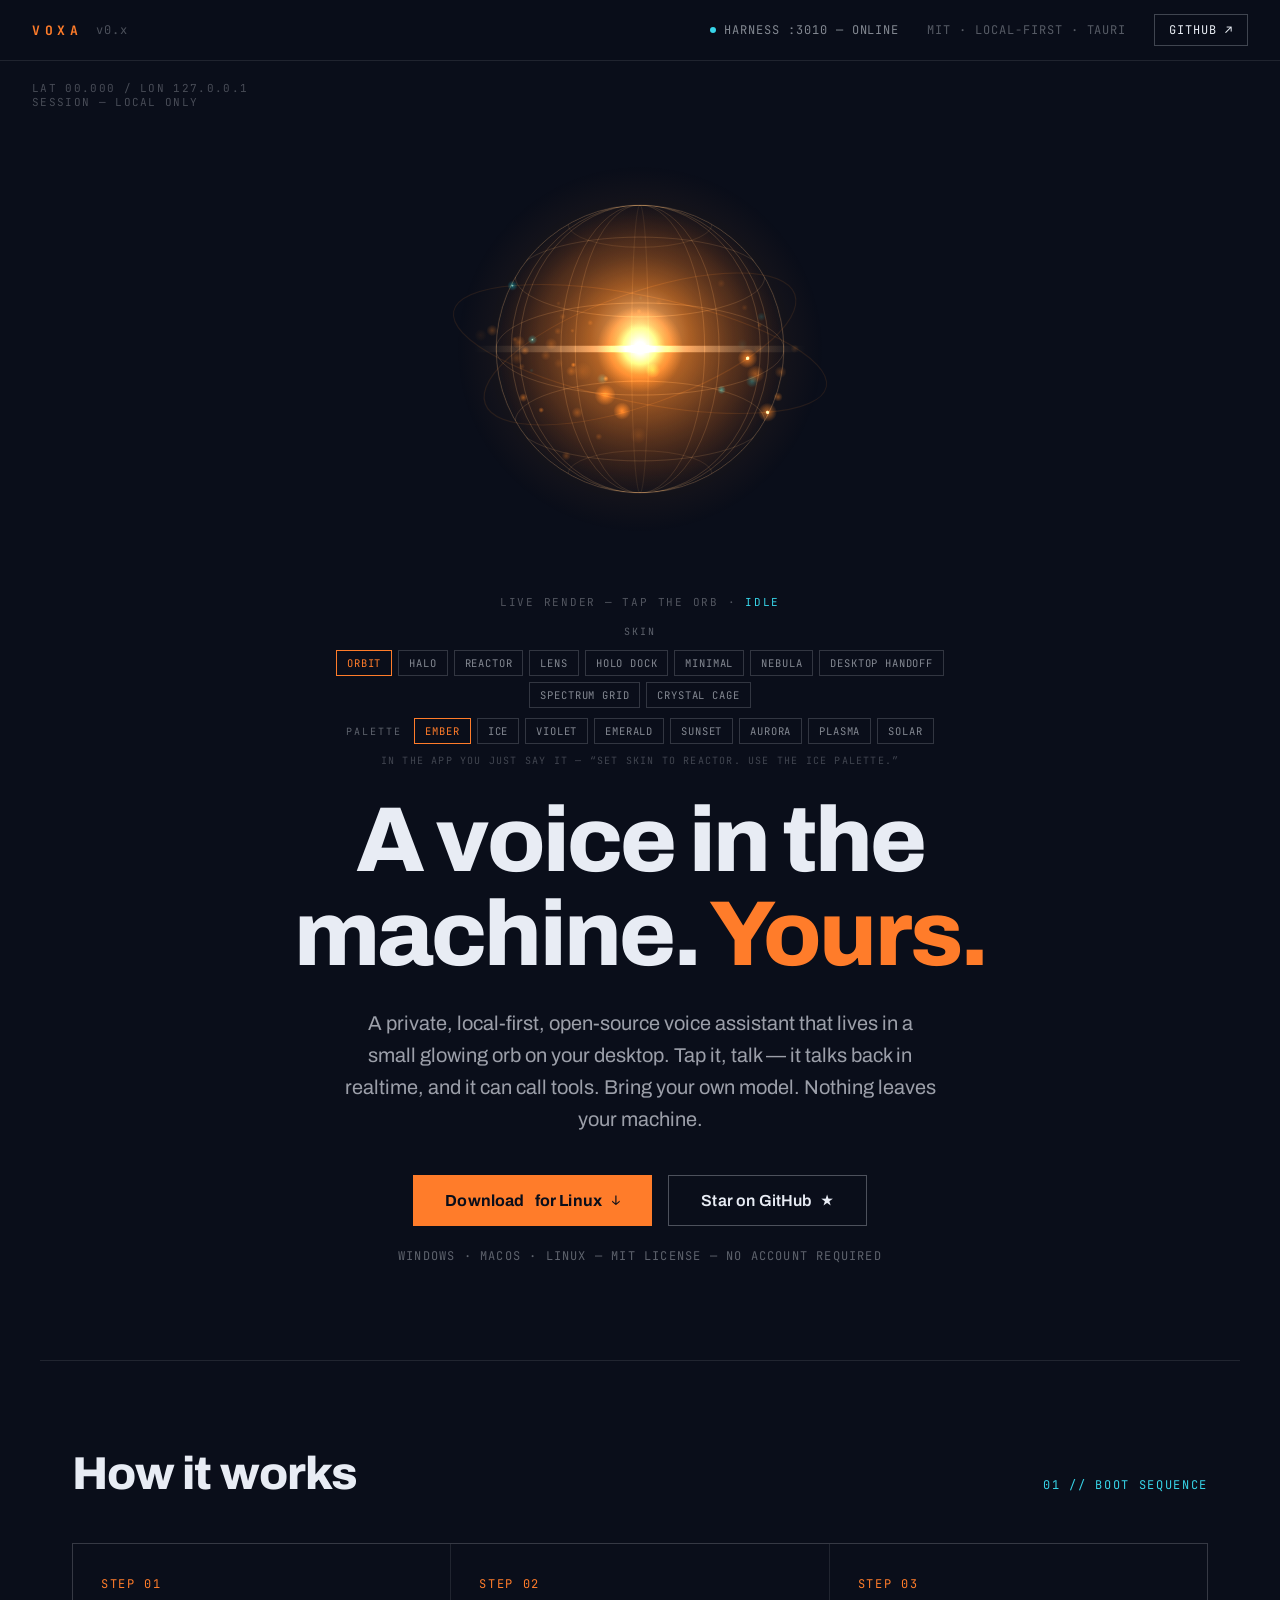
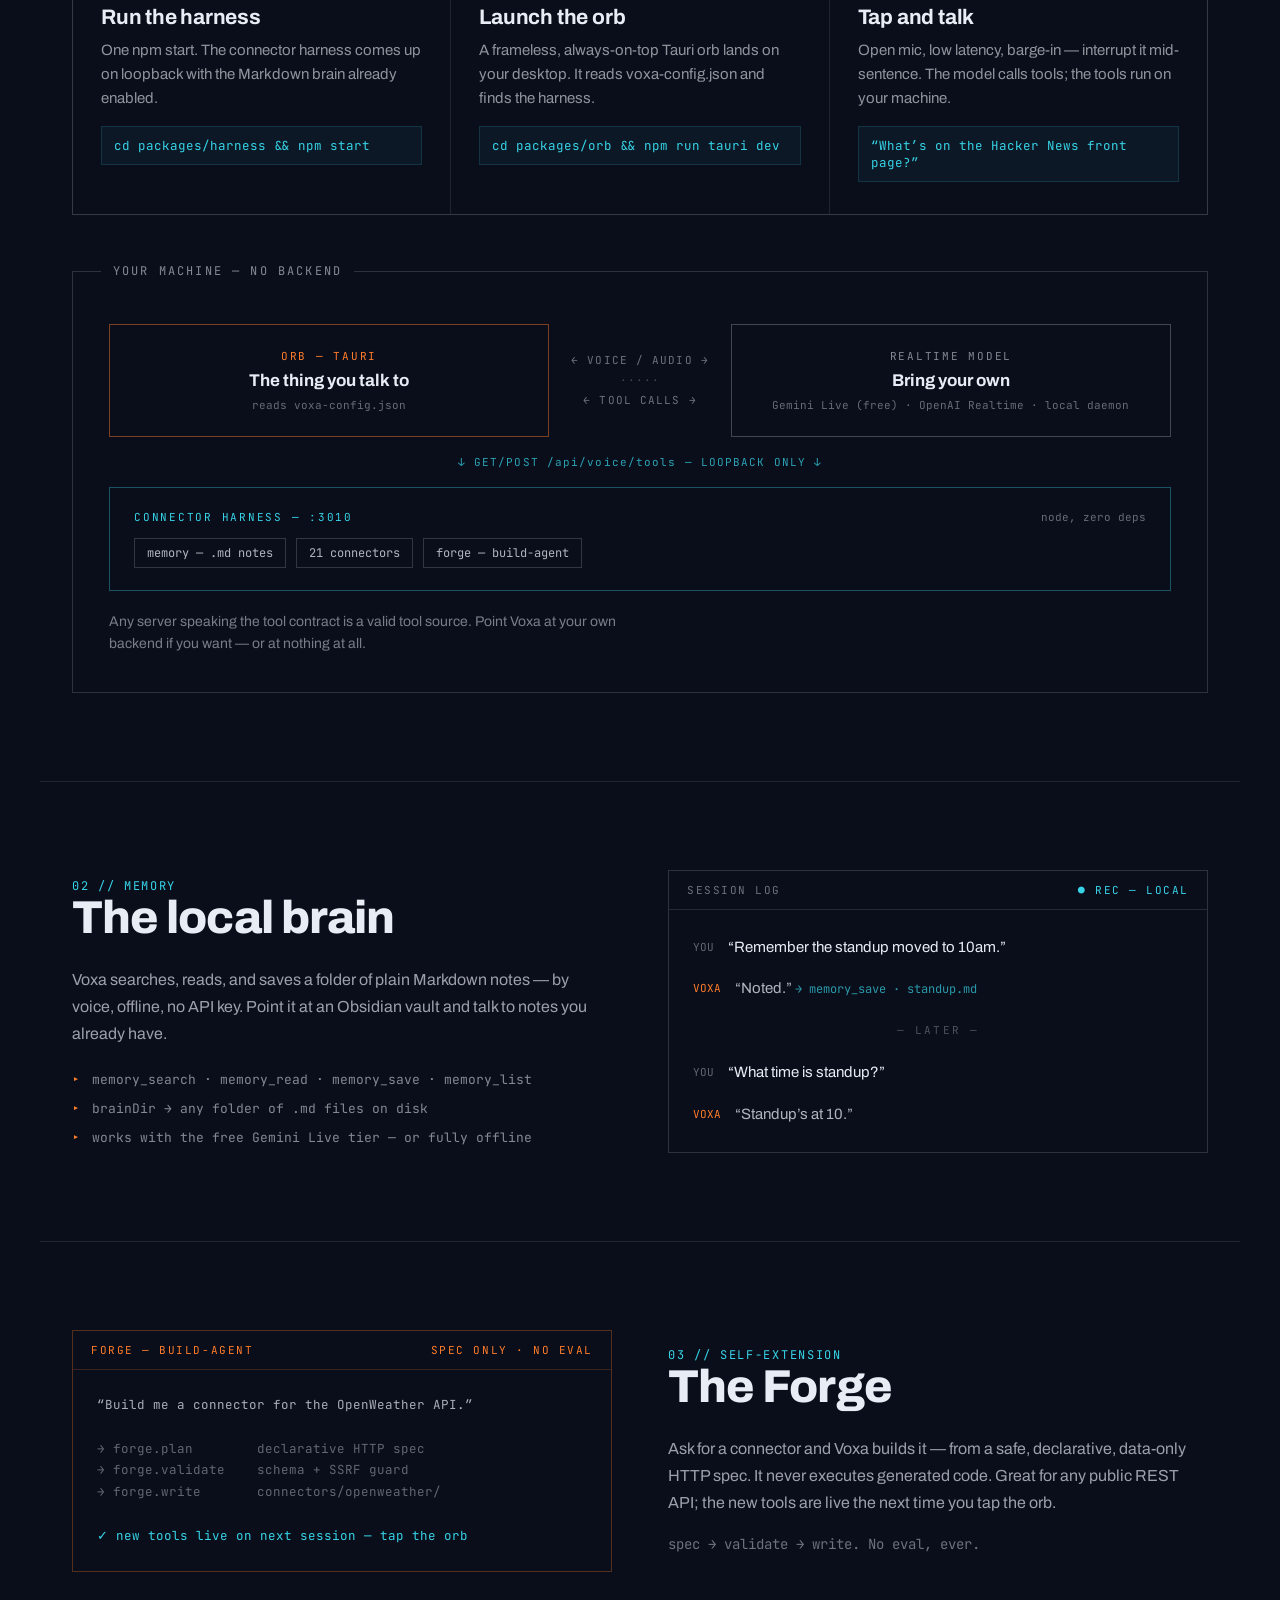
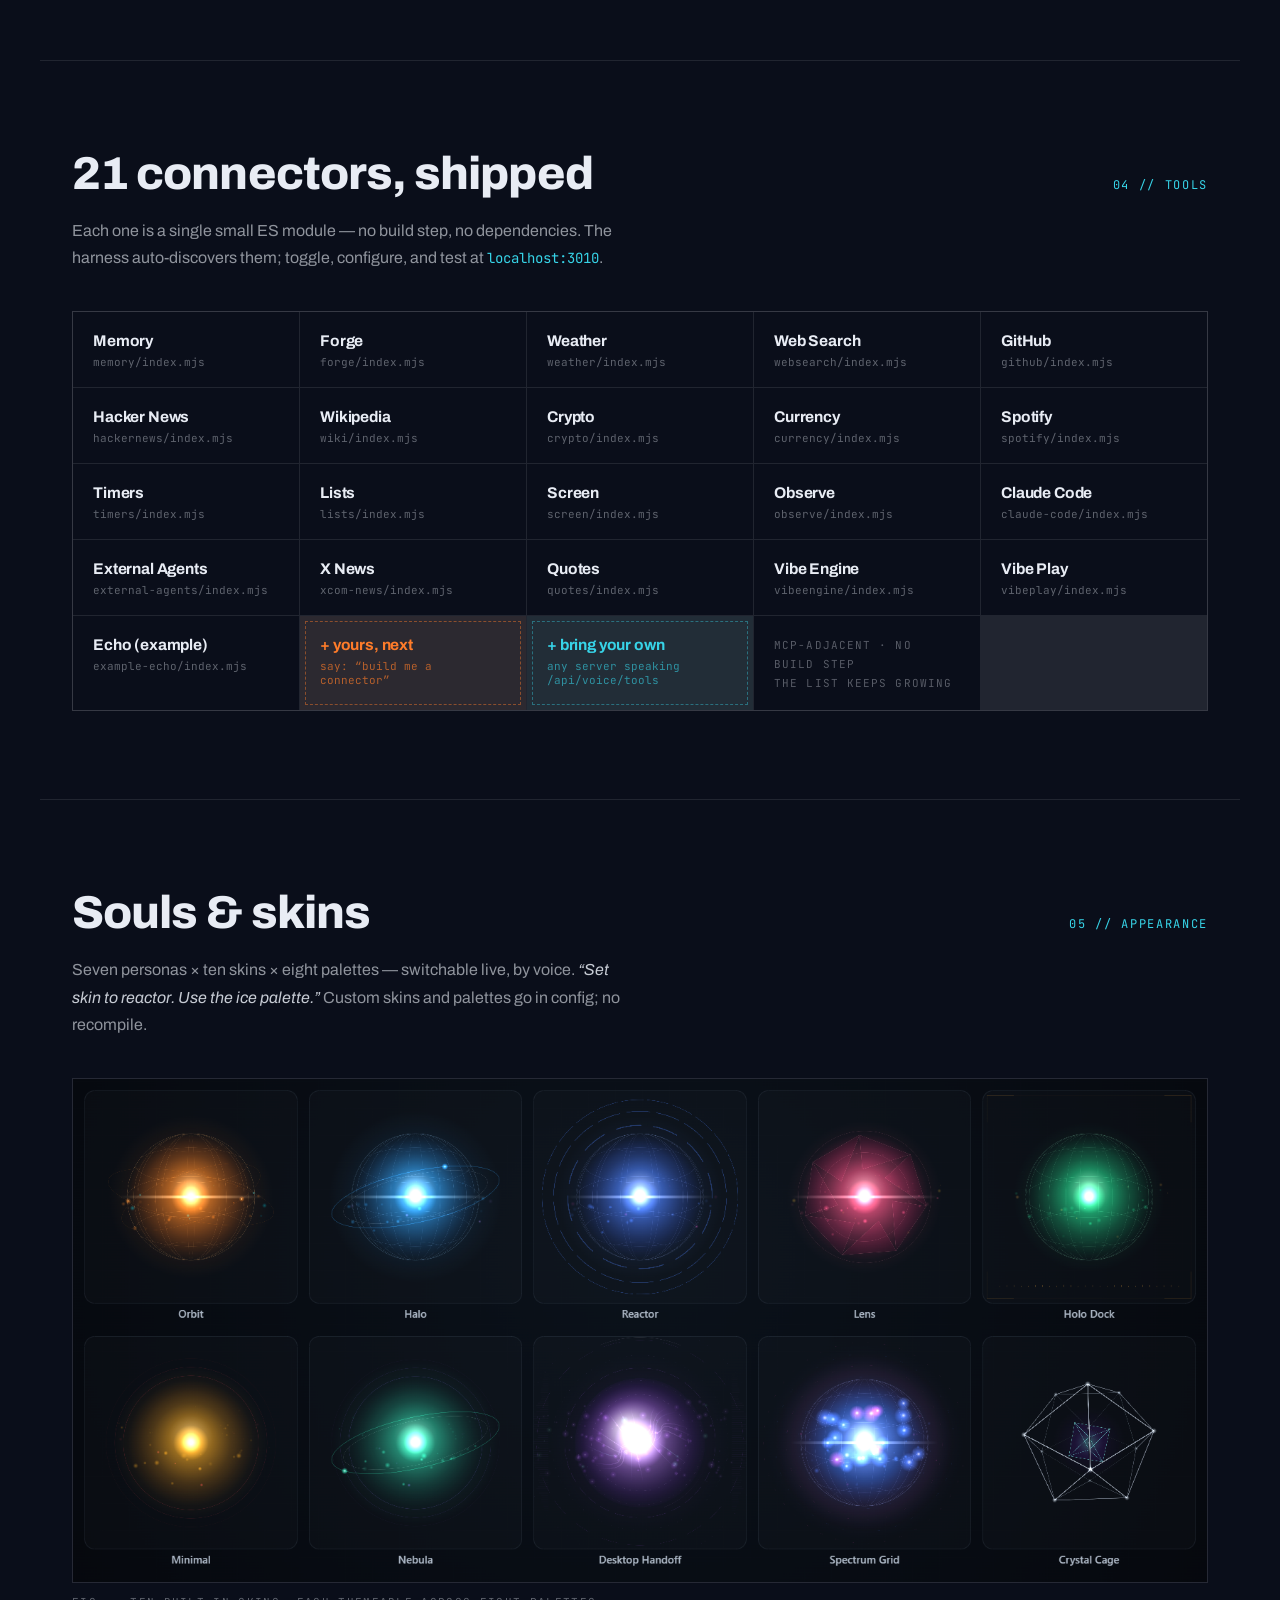
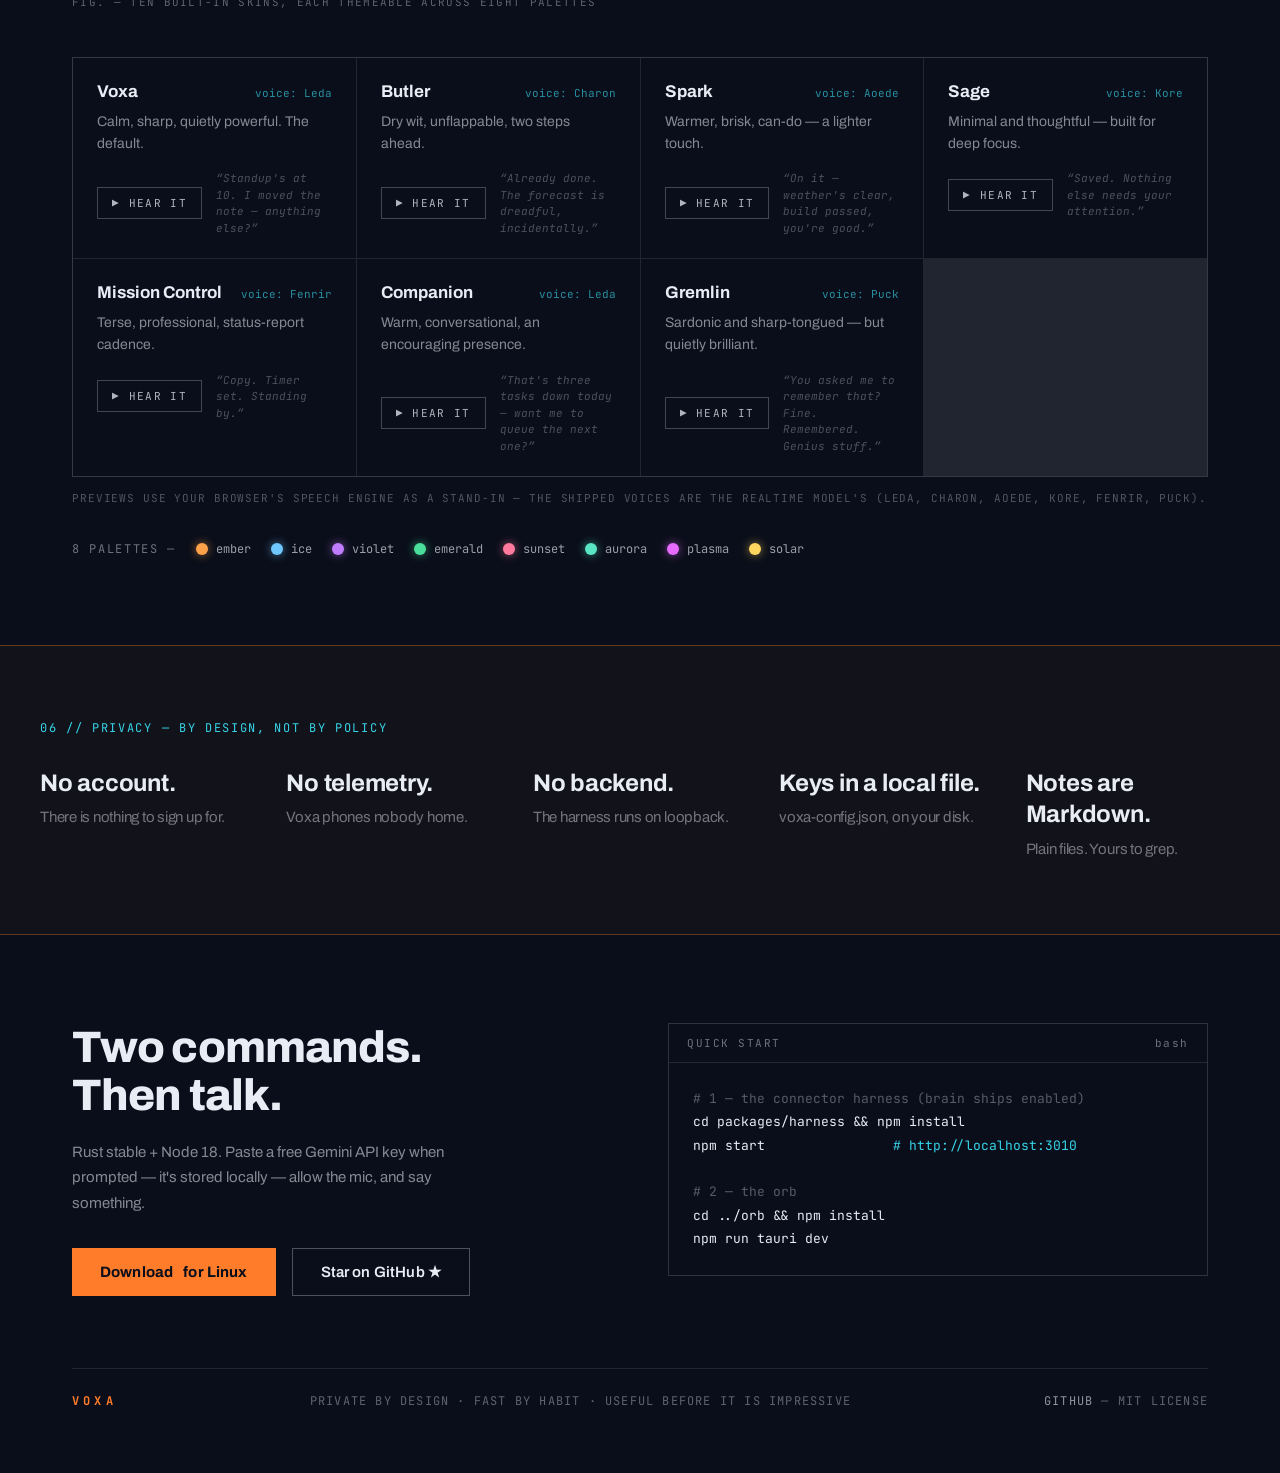
==== index.html @ 9878eb39 "Set up the Voxa home page with live orb and working voice previews Build the production home page fr" ====
<!DOCTYPE html>
<html lang="en">
<head>
  <meta charset="utf-8">
  <meta name="viewport" content="width=device-width, initial-scale=1">
  <title>Voxa — A voice in the machine. Yours.</title>
  <meta name="description" content="Voxa is a private, local-first, open-source voice assistant that lives in a small glowing orb on your desktop. Tap it, talk — it talks back in realtime, and it can call tools. Bring your own model. Nothing leaves your machine.">
  <meta property="og:title" content="Voxa — A voice in the machine. Yours.">
  <meta property="og:description" content="A private, local-first, open-source voice assistant in a small glowing orb on your desktop. Realtime voice, tools, a Markdown brain — no account, no telemetry, no backend.">
  <meta property="og:type" content="website">
  <meta property="og:image" content="assets/hero.png">
  <meta name="theme-color" content="#0A0E1A">
  <link rel="icon" type="image/svg+xml" href="assets/favicon.svg">
  <link rel="preconnect" href="https://fonts.googleapis.com">
  <link rel="preconnect" href="https://fonts.gstatic.com" crossorigin="anonymous">
  <link href="https://fonts.googleapis.com/css2?family=Archivo:wght@400;500;600;700;800&family=JetBrains+Mono:wght@400;500;700&display=swap" rel="stylesheet">
  <link rel="stylesheet" href="css/style.css">
  <script type="module" src="orb/voxa-orb-element.js"></script>
  <script type="module" src="js/main.js"></script>
</head>
<body>

<!-- ── TOP HUD BAR ─────────────────────────────── -->
<header class="hud">
  <div class="hud-left">
    <span class="hud-brand">VOXA</span>
    <span class="hud-ver">v0.x</span>
  </div>
  <div class="hud-right">
    <span class="hud-status"><span class="hud-dot"></span>HARNESS :3010 — ONLINE</span>
    <span class="hud-meta">MIT · LOCAL-FIRST · TAURI</span>
    <a class="hud-gh" href="https://github.com/przemekzur/voxa">GITHUB ↗</a>
  </div>
</header>

<main>

<!-- ── HERO ─────────────────────────────── -->
<section class="hero">
  <div class="hero-coords">LAT 00.000 / LON 127.0.0.1<br>SESSION — LOCAL ONLY</div>

  <div class="hero-orb-wrap">
    <div class="hero-orb-frame">
      <voxa-orb id="hero-orb" skin="orbit" palette="ember" role="button" tabindex="0"
                aria-label="Interactive Voxa orb demo — press Enter or tap to cycle idle, listening, and speaking states"></voxa-orb>
      <noscript><img class="hero-orb-fallback" src="assets/hero.png" alt="The Voxa orb, glowing on a dark desktop"></noscript>
    </div>
    <div class="hero-orb-caption">LIVE RENDER — TAP THE ORB · <span id="orb-state-label">IDLE</span></div>

    <!-- skin / palette switchers: the app does this by voice; here, by tap -->
    <div class="orb-controls" id="orb-controls" hidden>
      <div class="orb-control-row"><span class="orb-control-label">SKIN</span><div class="chip-row" id="skin-chips"></div></div>
      <div class="orb-control-row"><span class="orb-control-label">PALETTE</span><div class="chip-row" id="palette-chips"></div></div>
      <div class="orb-control-hint">IN THE APP YOU JUST SAY IT — “SET SKIN TO REACTOR. USE THE ICE PALETTE.”</div>
    </div>
  </div>

  <h1>A voice in the machine. <span class="accent">Yours.</span></h1>
  <p class="hero-sub">A private, local-first, open-source voice assistant that lives in a small glowing orb on your desktop. Tap it, talk — it talks back in realtime, and it can call tools. Bring your own model. Nothing leaves your machine.</p>

  <div class="cta-row">
    <a class="btn btn-primary" href="https://github.com/przemekzur/voxa/releases">Download<span data-platform-suffix></span> <span class="btn-glyph">↓</span></a>
    <a class="btn btn-ghost" href="https://github.com/przemekzur/voxa">Star on GitHub <span class="btn-glyph">★</span></a>
  </div>
  <div class="hero-fineprint">WINDOWS · MACOS · LINUX — MIT LICENSE — NO ACCOUNT REQUIRED</div>
</section>

<!-- ── HOW IT WORKS ─────────────────────────────── -->
<section class="band">
  <div class="band-head">
    <h2>How it works</h2>
    <span class="band-index">01 // BOOT SEQUENCE</span>
  </div>

  <div class="steps-grid">
    <div class="step">
      <div class="step-num">STEP 01</div>
      <h3>Run the harness</h3>
      <p>One npm start. The connector harness comes up on loopback with the Markdown brain already enabled.</p>
      <code>cd packages/harness &amp;&amp; npm start</code>
    </div>
    <div class="step">
      <div class="step-num">STEP 02</div>
      <h3>Launch the orb</h3>
      <p>A frameless, always-on-top Tauri orb lands on your desktop. It reads voxa-config.json and finds the harness.</p>
      <code>cd packages/orb &amp;&amp; npm run tauri dev</code>
    </div>
    <div class="step">
      <div class="step-num">STEP 03</div>
      <h3>Tap and talk</h3>
      <p>Open mic, low latency, barge-in — interrupt it mid-sentence. The model calls tools; the tools run on your machine.</p>
      <code>“What’s on the Hacker News front page?”</code>
    </div>
  </div>

  <!-- architecture -->
  <div class="arch">
    <span class="arch-label">YOUR MACHINE — NO BACKEND</span>
    <div class="arch-top">
      <div class="arch-box arch-box-orb">
        <div class="arch-box-tag arch-tag-orange">ORB — TAURI</div>
        <div class="arch-box-title">The thing you talk to</div>
        <div class="arch-box-note">reads voxa-config.json</div>
      </div>
      <div class="arch-link">
        <div>← VOICE / AUDIO →</div>
        <div class="arch-link-dots">·····</div>
        <div>← TOOL CALLS →</div>
      </div>
      <div class="arch-box">
        <div class="arch-box-tag">REALTIME MODEL</div>
        <div class="arch-box-title">Bring your own</div>
        <div class="arch-box-note">Gemini Live (free) · OpenAI Realtime · local daemon</div>
      </div>
    </div>
    <div class="arch-pipe">↓ GET/POST /api/voice/tools — LOOPBACK ONLY ↓</div>
    <div class="arch-harness">
      <div class="arch-harness-head">
        <div class="arch-box-tag arch-tag-cyan">CONNECTOR HARNESS — :3010</div>
        <div class="arch-box-note">node, zero deps</div>
      </div>
      <div class="arch-pills">
        <span>memory — .md notes</span>
        <span>21 connectors</span>
        <span>forge — build-agent</span>
      </div>
    </div>
    <p class="arch-foot">Any server speaking the tool contract is a valid tool source. Point Voxa at your own backend if you want — or at nothing at all.</p>
  </div>
</section>

<!-- ── THE LOCAL BRAIN ─────────────────────────────── -->
<section class="band">
  <div class="split">
    <div>
      <span class="band-index">02 // MEMORY</span>
      <h2 class="split-title">The local brain</h2>
      <p class="split-body">Voxa searches, reads, and saves a folder of plain Markdown notes — by voice, offline, no API key. Point it at an Obsidian vault and talk to notes you already have.</p>
      <ul class="mono-list">
        <li><span class="accent">▸</span>memory_search · memory_read · memory_save · memory_list</li>
        <li><span class="accent">▸</span>brainDir → any folder of .md files on disk</li>
        <li><span class="accent">▸</span>works with the free Gemini Live tier — or fully offline</li>
      </ul>
    </div>
    <div class="panel">
      <div class="panel-head"><span>SESSION LOG</span><span class="cyan">● REC — LOCAL</span></div>
      <div class="session-log">
        <div class="log-line"><span class="log-who">YOU</span><span>“Remember the standup moved to 10am.”</span></div>
        <div class="log-line"><span class="log-who log-voxa">VOXA</span><span class="log-reply">“Noted.” <span class="log-tool">→ memory_save · standup.md</span></span></div>
        <div class="log-later">— LATER —</div>
        <div class="log-line"><span class="log-who">YOU</span><span>“What time is standup?”</span></div>
        <div class="log-line"><span class="log-who log-voxa">VOXA</span><span class="log-reply">“Standup’s at 10.”</span></div>
      </div>
    </div>
  </div>
</section>

<!-- ── THE FORGE ─────────────────────────────── -->
<section class="band">
  <div class="split">
    <div class="panel panel-orange">
      <div class="panel-head panel-head-orange"><span>FORGE — BUILD-AGENT</span><span>SPEC ONLY · NO EVAL</span></div>
      <div class="forge-run">“Build me a connector for the OpenWeather API.”

<span class="forge-dim">→ forge.plan        declarative HTTP spec</span>
<span class="forge-dim">→ forge.validate    schema + SSRF guard</span>
<span class="forge-dim">→ forge.write       connectors/openweather/</span>

<span class="cyan">✓ new tools live on next session — tap the orb</span></div>
    </div>
    <div>
      <span class="band-index">03 // SELF-EXTENSION</span>
      <h2 class="split-title">The Forge</h2>
      <p class="split-body">Ask for a connector and Voxa builds it — from a safe, declarative, data-only HTTP spec. It never executes generated code. Great for any public REST API; the new tools are live the next time you tap the orb.</p>
      <p class="forge-motto">spec → validate → write. No eval, ever.</p>
    </div>
  </div>
</section>

<!-- ── CONNECTOR GRID ─────────────────────────────── -->
<section class="band">
  <div class="band-head">
    <h2>21 connectors, shipped</h2>
    <span class="band-index">04 // TOOLS</span>
  </div>
  <p class="band-sub">Each one is a single small ES module — no build step, no dependencies. The harness auto-discovers them; toggle, configure, and test at <span class="mono cyan">localhost:3010</span>.</p>

  <div class="connector-grid">
    <div class="conn"><div class="conn-name">Memory</div><div class="conn-id">memory/index.mjs</div></div>
    <div class="conn"><div class="conn-name">Forge</div><div class="conn-id">forge/index.mjs</div></div>
    <div class="conn"><div class="conn-name">Weather</div><div class="conn-id">weather/index.mjs</div></div>
    <div class="conn"><div class="conn-name">Web Search</div><div class="conn-id">websearch/index.mjs</div></div>
    <div class="conn"><div class="conn-name">GitHub</div><div class="conn-id">github/index.mjs</div></div>
    <div class="conn"><div class="conn-name">Hacker News</div><div class="conn-id">hackernews/index.mjs</div></div>
    <div class="conn"><div class="conn-name">Wikipedia</div><div class="conn-id">wiki/index.mjs</div></div>
    <div class="conn"><div class="conn-name">Crypto</div><div class="conn-id">crypto/index.mjs</div></div>
    <div class="conn"><div class="conn-name">Currency</div><div class="conn-id">currency/index.mjs</div></div>
    <div class="conn"><div class="conn-name">Spotify</div><div class="conn-id">spotify/index.mjs</div></div>
    <div class="conn"><div class="conn-name">Timers</div><div class="conn-id">timers/index.mjs</div></div>
    <div class="conn"><div class="conn-name">Lists</div><div class="conn-id">lists/index.mjs</div></div>
    <div class="conn"><div class="conn-name">Screen</div><div class="conn-id">screen/index.mjs</div></div>
    <div class="conn"><div class="conn-name">Observe</div><div class="conn-id">observe/index.mjs</div></div>
    <div class="conn"><div class="conn-name">Claude Code</div><div class="conn-id">claude-code/index.mjs</div></div>
    <div class="conn"><div class="conn-name">External Agents</div><div class="conn-id">external-agents/index.mjs</div></div>
    <div class="conn"><div class="conn-name">X News</div><div class="conn-id">xcom-news/index.mjs</div></div>
    <div class="conn"><div class="conn-name">Quotes</div><div class="conn-id">quotes/index.mjs</div></div>
    <div class="conn"><div class="conn-name">Vibe Engine</div><div class="conn-id">vibeengine/index.mjs</div></div>
    <div class="conn"><div class="conn-name">Vibe Play</div><div class="conn-id">vibeplay/index.mjs</div></div>
    <div class="conn"><div class="conn-name">Echo (example)</div><div class="conn-id">example-echo/index.mjs</div></div>
    <div class="conn conn-next"><div class="conn-name">+ yours, next</div><div class="conn-id">say: “build me a connector”</div></div>
    <div class="conn conn-byo"><div class="conn-name">+ bring your own</div><div class="conn-id">any server speaking /api/voice/tools</div></div>
    <div class="conn conn-note"><div>MCP-ADJACENT · NO BUILD STEP<br>THE LIST KEEPS GROWING</div></div>
  </div>
</section>

<!-- ── SOULS & SKINS ─────────────────────────────── -->
<section class="band" id="souls">
  <div class="band-head">
    <h2>Souls &amp; skins</h2>
    <span class="band-index">05 // APPEARANCE</span>
  </div>
  <p class="band-sub">Seven personas × ten skins × eight palettes — switchable live, by voice. <em class="quote">“Set skin to reactor. Use the ice palette.”</em> Custom skins and palettes go in config; no recompile.</p>

  <img class="skins-fig" src="assets/skins.png" alt="The ten built-in orb skins, each with its own palette">
  <div class="fig-caption">FIG. — TEN BUILT-IN SKINS, EACH THEMEABLE ACROSS EIGHT PALETTES</div>

  <div class="souls-grid" id="souls-grid">
    <div class="soul" data-soul="Voxa" data-line="Standup's at 10. I moved the note — anything else?" data-pitch="1.0" data-rate="1.0" data-hint="female">
      <div class="soul-head"><span class="soul-name">Voxa</span><span class="soul-voice">voice: Leda</span></div>
      <p class="soul-tag">Calm, sharp, quietly powerful. The default.</p>
      <div class="soul-play"><button type="button" class="play-btn">▶ HEAR IT</button><span class="soul-line">“Standup's at 10. I moved the note — anything else?”</span></div>
    </div>
    <div class="soul" data-soul="Butler" data-line="Already done. The forecast is dreadful, incidentally." data-pitch="0.8" data-rate="0.92" data-hint="male-uk">
      <div class="soul-head"><span class="soul-name">Butler</span><span class="soul-voice">voice: Charon</span></div>
      <p class="soul-tag">Dry wit, unflappable, two steps ahead.</p>
      <div class="soul-play"><button type="button" class="play-btn">▶ HEAR IT</button><span class="soul-line">“Already done. The forecast is dreadful, incidentally.”</span></div>
    </div>
    <div class="soul" data-soul="Spark" data-line="On it — weather's clear, build passed, you're good." data-pitch="1.15" data-rate="1.12" data-hint="female">
      <div class="soul-head"><span class="soul-name">Spark</span><span class="soul-voice">voice: Aoede</span></div>
      <p class="soul-tag">Warmer, brisk, can-do — a lighter touch.</p>
      <div class="soul-play"><button type="button" class="play-btn">▶ HEAR IT</button><span class="soul-line">“On it — weather's clear, build passed, you're good.”</span></div>
    </div>
    <div class="soul" data-soul="Sage" data-line="Saved. Nothing else needs your attention." data-pitch="0.95" data-rate="0.85" data-hint="female-low">
      <div class="soul-head"><span class="soul-name">Sage</span><span class="soul-voice">voice: Kore</span></div>
      <p class="soul-tag">Minimal and thoughtful — built for deep focus.</p>
      <div class="soul-play"><button type="button" class="play-btn">▶ HEAR IT</button><span class="soul-line">“Saved. Nothing else needs your attention.”</span></div>
    </div>
    <div class="soul" data-soul="Mission Control" data-line="Copy. Timer set. Standing by." data-pitch="0.85" data-rate="1.0" data-hint="male-us">
      <div class="soul-head"><span class="soul-name">Mission Control</span><span class="soul-voice">voice: Fenrir</span></div>
      <p class="soul-tag">Terse, professional, status-report cadence.</p>
      <div class="soul-play"><button type="button" class="play-btn">▶ HEAR IT</button><span class="soul-line">“Copy. Timer set. Standing by.”</span></div>
    </div>
    <div class="soul" data-soul="Companion" data-line="That's three tasks down today — want me to queue the next one?" data-pitch="1.1" data-rate="1.0" data-hint="female-warm">
      <div class="soul-head"><span class="soul-name">Companion</span><span class="soul-voice">voice: Leda</span></div>
      <p class="soul-tag">Warm, conversational, an encouraging presence.</p>
      <div class="soul-play"><button type="button" class="play-btn">▶ HEAR IT</button><span class="soul-line">“That's three tasks down today — want me to queue the next one?”</span></div>
    </div>
    <div class="soul" data-soul="Gremlin" data-line="You asked me to remember that? Fine. Remembered. Genius stuff." data-pitch="1.2" data-rate="1.15" data-hint="impish">
      <div class="soul-head"><span class="soul-name">Gremlin</span><span class="soul-voice">voice: Puck</span></div>
      <p class="soul-tag">Sardonic and sharp-tongued — but quietly brilliant.</p>
      <div class="soul-play"><button type="button" class="play-btn">▶ HEAR IT</button><span class="soul-line">“You asked me to remember that? Fine. Remembered. Genius stuff.”</span></div>
    </div>
  </div>
  <div class="souls-note" id="souls-note">PREVIEWS USE YOUR BROWSER'S SPEECH ENGINE AS A STAND-IN — THE SHIPPED VOICES ARE THE REALTIME MODEL'S (LEDA, CHARON, AOEDE, KORE, FENRIR, PUCK).</div>

  <div class="palette-row">
    <span class="palette-row-label">8 PALETTES —</span>
    <span class="palette-dot"><span class="dot" style="--c:#FFA149;--glow:rgba(255,161,73,0.6)"></span>ember</span>
    <span class="palette-dot"><span class="dot" style="--c:#6EC8FF;--glow:rgba(110,200,255,0.6)"></span>ice</span>
    <span class="palette-dot"><span class="dot" style="--c:#C07CFF;--glow:rgba(192,124,255,0.6)"></span>violet</span>
    <span class="palette-dot"><span class="dot" style="--c:#4ADE9C;--glow:rgba(74,222,156,0.6)"></span>emerald</span>
    <span class="palette-dot"><span class="dot" style="--c:#FF7A9C;--glow:rgba(255,122,156,0.6)"></span>sunset</span>
    <span class="palette-dot"><span class="dot" style="--c:#58E6C4;--glow:rgba(88,230,196,0.6)"></span>aurora</span>
    <span class="palette-dot"><span class="dot" style="--c:#E86BFF;--glow:rgba(232,107,255,0.6)"></span>plasma</span>
    <span class="palette-dot"><span class="dot" style="--c:#FFD75E;--glow:rgba(255,215,94,0.6)"></span>solar</span>
  </div>
</section>

<!-- ── PRIVACY STRIP ─────────────────────────────── -->
<section class="privacy">
  <div class="privacy-inner">
    <span class="band-index accent">06 // PRIVACY — BY DESIGN, NOT BY POLICY</span>
    <div class="privacy-grid">
      <div class="privacy-item">No account.<br><span>There is nothing to sign up for.</span></div>
      <div class="privacy-item">No telemetry.<br><span>Voxa phones nobody home.</span></div>
      <div class="privacy-item">No backend.<br><span>The harness runs on loopback.</span></div>
      <div class="privacy-item">Keys in a local file.<br><span>voxa-config.json, on your disk.</span></div>
      <div class="privacy-item">Notes are Markdown.<br><span>Plain files. Yours to grep.</span></div>
    </div>
  </div>
</section>

<!-- ── FOOTER CTA ─────────────────────────────── -->
<footer class="footer">
  <div class="split split-top">
    <div>
      <h2 class="footer-title">Two commands.<br>Then talk.</h2>
      <p class="footer-body">Rust stable + Node 18. Paste a free Gemini API key when prompted — it's stored locally — allow the mic, and say something.</p>
      <div class="cta-row cta-row-left">
        <a class="btn btn-primary btn-sm" href="https://github.com/przemekzur/voxa/releases">Download<span data-platform-suffix></span></a>
        <a class="btn btn-ghost btn-sm" href="https://github.com/przemekzur/voxa">Star on GitHub ★</a>
      </div>
    </div>
    <div class="panel">
      <div class="panel-head"><span>QUICK START</span><span>bash</span></div>
      <pre class="quickstart"><span class="dim"># 1 — the connector harness (brain ships enabled)</span>
cd packages/harness &amp;&amp; npm install
npm start                <span class="cyan"># http://localhost:3010</span>

<span class="dim"># 2 — the orb</span>
cd ../orb &amp;&amp; npm install
npm run tauri dev</pre>
    </div>
  </div>
  <div class="footer-bar">
    <span class="footer-brand">VOXA</span>
    <span>PRIVATE BY DESIGN · FAST BY HABIT · USEFUL BEFORE IT IS IMPRESSIVE</span>
    <span><a href="https://github.com/przemekzur/voxa">GITHUB</a> — MIT LICENSE</span>
  </div>
</footer>

</main>
</body>
</html>
---- css/style.css ----
/* Voxa landing page — "Deep Space Terminal"
   Production build of designs/Voxa - 1 Deep Space Terminal.dc.html */

:root {
  --bg: #0A0E1A;
  --bg-raise: #0D1322;
  --ink: #E8ECF4;
  --orange: #FF7C2A;
  --orange-hi: #FF9550;
  --cyan: #37D4E8;
  --line: rgba(232, 236, 244, 0.10);
  --line-mid: rgba(232, 236, 244, 0.16);
  --line-hard: rgba(232, 236, 244, 0.25);
  --ink-66: rgba(232, 236, 244, 0.66);
  --ink-60: rgba(232, 236, 244, 0.60);
  --ink-55: rgba(232, 236, 244, 0.55);
  --ink-45: rgba(232, 236, 244, 0.45);
  --ink-38: rgba(232, 236, 244, 0.38);
  --ink-32: rgba(232, 236, 244, 0.32);
  --sans: 'Archivo', sans-serif;
  --mono: 'JetBrains Mono', monospace;
}

* { box-sizing: border-box; }

html, body { margin: 0; padding: 0; background: var(--bg); }
body {
  min-height: 100vh;
  color: var(--ink);
  font-family: var(--sans);
  overflow-x: hidden;
  -webkit-font-smoothing: antialiased;
}
::selection { background: rgba(255, 124, 42, 0.35); color: #fff; }

a { color: inherit; }
:focus-visible { outline: 2px solid var(--cyan); outline-offset: 3px; }

.accent { color: var(--orange); }
.cyan { color: var(--cyan); }
.mono { font-family: var(--mono); font-size: 14px; }
.dim { color: rgba(232, 236, 244, 0.35); }

@keyframes voxaBlink { 0%, 100% { opacity: 1; } 50% { opacity: 0.25; } }

/* ── HUD bar ─────────────────────────────── */
.hud {
  position: sticky; top: 0; z-index: 40;
  display: flex; align-items: center; justify-content: space-between; gap: 24px;
  padding: 14px 32px;
  border-bottom: 1px solid var(--line);
  background: rgba(10, 14, 26, 0.88);
  backdrop-filter: blur(8px);
  font-family: var(--mono); font-size: 12px; letter-spacing: 0.08em;
}
.hud-left { display: flex; align-items: center; gap: 14px; }
.hud-brand { color: var(--orange); font-weight: 700; letter-spacing: 0.35em; font-size: 13px; }
.hud-ver { color: rgba(232, 236, 244, 0.30); }
.hud-right { display: flex; align-items: center; gap: 28px; color: var(--ink-55); }
.hud-status { display: flex; align-items: center; gap: 8px; }
.hud-dot { width: 6px; height: 6px; border-radius: 50%; background: var(--cyan); animation: voxaBlink 2.4s ease-in-out infinite; }
.hud-meta { color: rgba(232, 236, 244, 0.35); }
.hud-gh { color: var(--ink); text-decoration: none; border: 1px solid var(--line-hard); padding: 7px 14px; }
.hud-gh:hover { border-color: var(--cyan); color: var(--cyan); }
@media (max-width: 720px) { .hud-status, .hud-meta { display: none; } }

/* ── Hero ─────────────────────────────── */
.hero {
  position: relative;
  display: flex; flex-direction: column; align-items: center; text-align: center;
  padding: 48px 24px 96px;
}
.hero-coords {
  position: absolute; top: 20px; left: 32px;
  font-family: var(--mono); font-size: 11px; color: rgba(232, 236, 244, 0.28);
  letter-spacing: 0.12em; text-align: left;
}
.hero-orb-wrap { width: min(680px, 92vw); margin: 0 auto; display: flex; flex-direction: column; align-items: center; gap: 6px; }
.hero-orb-frame { position: relative; width: 100%; height: clamp(320px, 44vw, 480px); }
.hero-orb-fallback { width: 100%; height: 100%; object-fit: contain; display: block; }
.hero-orb-caption {
  font-family: var(--mono); font-size: 11px; letter-spacing: 0.16em;
  color: var(--ink-32); margin-bottom: 10px;
}
#orb-state-label { color: var(--cyan); }

.orb-controls { display: flex; flex-direction: column; gap: 10px; margin-bottom: 26px; align-items: center; }
.orb-control-row { display: flex; align-items: baseline; gap: 12px; flex-wrap: wrap; justify-content: center; }
.orb-control-label { font-family: var(--mono); font-size: 10px; letter-spacing: 0.2em; color: var(--ink-38); flex-shrink: 0; }
.chip-row { display: flex; gap: 6px; flex-wrap: wrap; justify-content: center; }
.chip {
  font-family: var(--mono); font-size: 10.5px; letter-spacing: 0.08em;
  background: none; border: 1px solid rgba(232, 236, 244, 0.18); color: var(--ink-55);
  padding: 5px 10px; cursor: pointer;
}
.chip:hover { border-color: var(--cyan); color: var(--cyan); }
.chip[aria-pressed="true"] { border-color: var(--orange); color: var(--orange); }
.orb-control-hint { font-family: var(--mono); font-size: 10px; letter-spacing: 0.12em; color: rgba(232, 236, 244, 0.25); }

.hero h1 {
  margin: 0;
  font-size: clamp(44px, 7.2vw, 96px); font-weight: 800;
  letter-spacing: -0.03em; line-height: 1.02; max-width: 14ch;
}
.hero-sub {
  margin: 26px 0 0;
  font-size: clamp(16px, 1.6vw, 20px); line-height: 1.6;
  color: var(--ink-66); max-width: 54ch; font-weight: 400;
}
.hero-fineprint { margin-top: 22px; font-family: var(--mono); font-size: 12px; letter-spacing: 0.1em; color: var(--ink-38); }

.cta-row { display: flex; gap: 16px; margin-top: 40px; flex-wrap: wrap; justify-content: center; }
.cta-row-left { justify-content: flex-start; margin-top: 32px; }
.btn {
  display: inline-flex; align-items: center; gap: 10px;
  text-decoration: none; font-weight: 700; font-size: 16px; padding: 16px 32px; letter-spacing: 0.01em;
}
.btn-primary { background: var(--orange); color: var(--bg); }
.btn-primary:hover { background: var(--orange-hi); }
.btn-ghost { border: 1px solid rgba(232, 236, 244, 0.30); color: var(--ink); font-weight: 600; }
.btn-ghost:hover { border-color: var(--cyan); color: var(--cyan); }
.btn-sm { font-size: 15px; padding: 14px 28px; }
.btn-glyph { font-family: var(--mono); font-size: 13px; }

/* ── Section bands ─────────────────────────────── */
.band { max-width: 1200px; margin: 0 auto; padding: 88px 32px; border-top: 1px solid var(--line); }
.band-head { display: flex; align-items: baseline; justify-content: space-between; gap: 24px; flex-wrap: wrap; }
.band h2 { margin: 0; font-size: clamp(30px, 3.6vw, 48px); font-weight: 800; letter-spacing: -0.02em; }
.band-index { font-family: var(--mono); font-size: 12px; letter-spacing: 0.14em; color: var(--cyan); }
.band-sub { margin: 18px 0 0; font-size: 16px; line-height: 1.7; color: var(--ink-60); max-width: 62ch; }
.quote { color: rgba(232, 236, 244, 0.85); }

/* ── How it works ─────────────────────────────── */
.steps-grid {
  display: grid; grid-template-columns: repeat(auto-fit, minmax(260px, 1fr));
  gap: 1px; background: var(--line); border: 1px solid var(--line); margin-top: 44px;
}
.step { background: var(--bg); padding: 32px 28px; }
.step-num { font-family: var(--mono); font-size: 12px; color: var(--orange); letter-spacing: 0.14em; }
.step h3 { margin: 14px 0 10px; font-size: 21px; font-weight: 700; letter-spacing: -0.01em; }
.step p { margin: 0 0 16px; font-size: 15px; line-height: 1.6; color: var(--ink-60); }
.step code {
  display: block; font-family: var(--mono); font-size: 12.5px; color: var(--cyan);
  background: rgba(55, 212, 232, 0.05); border: 1px solid rgba(55, 212, 232, 0.15);
  padding: 10px 12px; white-space: pre-wrap;
}

/* architecture diagram */
.arch { margin-top: 56px; border: 1px solid var(--line-mid); position: relative; padding: 52px 36px 36px; }
.arch-label {
  position: absolute; top: -9px; left: 28px; background: var(--bg); padding: 0 12px;
  font-family: var(--mono); font-size: 12px; letter-spacing: 0.18em; color: var(--ink-55);
}
.arch-top { display: grid; grid-template-columns: 1fr auto 1fr; gap: 0; align-items: center; }
@media (max-width: 760px) { .arch-top { grid-template-columns: 1fr; gap: 14px; } .arch { padding: 44px 20px 28px; } }
.arch-box { border: 1px solid var(--line-hard); padding: 24px; text-align: center; }
.arch-box-orb { border-color: rgba(255, 124, 42, 0.45); }
.arch-box-tag { font-family: var(--mono); font-size: 11px; letter-spacing: 0.16em; color: var(--ink-55); }
.arch-tag-orange { color: var(--orange); }
.arch-tag-cyan { color: var(--cyan); }
.arch-box-title { font-size: 17px; font-weight: 700; margin-top: 8px; }
.arch-box-note { font-family: var(--mono); font-size: 11px; color: rgba(232, 236, 244, 0.42); margin-top: 8px; }
.arch-link { padding: 0 22px; text-align: center; font-family: var(--mono); font-size: 11px; color: var(--ink-45); letter-spacing: 0.1em; }
.arch-link-dots { margin: 6px 0; color: rgba(232, 236, 244, 0.25); }
.arch-pipe { text-align: center; font-family: var(--mono); font-size: 11px; color: rgba(55, 212, 232, 0.75); letter-spacing: 0.1em; padding: 18px 0; }
.arch-harness { border: 1px solid rgba(55, 212, 232, 0.35); padding: 22px 24px; }
.arch-harness-head { display: flex; justify-content: space-between; align-items: baseline; gap: 16px; flex-wrap: wrap; }
.arch-harness-head .arch-box-note { margin-top: 0; }
.arch-pills { display: flex; gap: 10px; margin-top: 14px; flex-wrap: wrap; font-family: var(--mono); font-size: 12px; }
.arch-pills span { border: 1px solid rgba(232, 236, 244, 0.18); padding: 6px 12px; color: rgba(232, 236, 244, 0.75); }
.arch-foot { margin: 20px 0 0; font-size: 14px; line-height: 1.6; color: rgba(232, 236, 244, 0.50); max-width: 70ch; }

/* ── Split sections (brain / forge / footer) ─────────────────────────────── */
.split { display: grid; grid-template-columns: repeat(auto-fit, minmax(320px, 1fr)); gap: 56px; align-items: center; }
.split-top { align-items: start; }
.split-title { margin: 16px 0 0; font-size: clamp(30px, 3.6vw, 48px); font-weight: 800; letter-spacing: -0.02em; line-height: 1.08; }
.split-body { margin: 22px 0 0; font-size: 16px; line-height: 1.7; color: var(--ink-66); }
.mono-list {
  margin: 24px 0 0; padding: 0; list-style: none;
  display: flex; flex-direction: column; gap: 12px;
  font-family: var(--mono); font-size: 13px; color: var(--ink-55);
}
.mono-list li { display: flex; gap: 12px; }

.panel { border: 1px solid var(--line-mid); }
.panel-head {
  display: flex; align-items: center; justify-content: space-between;
  padding: 12px 18px; border-bottom: 1px solid rgba(232, 236, 244, 0.12);
  font-family: var(--mono); font-size: 11px; letter-spacing: 0.14em; color: var(--ink-45);
}
.panel-orange { border-color: rgba(255, 124, 42, 0.30); }
.panel-head-orange { border-bottom-color: rgba(255, 124, 42, 0.20); color: var(--orange); }

.session-log { padding: 26px 24px; display: flex; flex-direction: column; gap: 18px; font-size: 15px; line-height: 1.55; }
.log-line { display: flex; gap: 14px; }
.log-who { font-family: var(--mono); font-size: 11px; color: rgba(232, 236, 244, 0.40); padding-top: 3px; flex-shrink: 0; }
.log-voxa { color: var(--orange); }
.log-reply { color: rgba(232, 236, 244, 0.75); }
.log-tool { font-family: var(--mono); font-size: 12px; color: rgba(55, 212, 232, 0.7); }
.log-later { font-family: var(--mono); font-size: 11px; letter-spacing: 0.2em; color: rgba(232, 236, 244, 0.30); text-align: center; padding: 4px 0; }

.forge-run { padding: 24px; font-family: var(--mono); font-size: 12.5px; line-height: 1.75; color: rgba(232, 236, 244, 0.72); white-space: pre-wrap; }
.forge-dim { color: rgba(232, 236, 244, 0.40); }
.forge-motto { margin: 16px 0 0; font-size: 14px; line-height: 1.7; color: var(--ink-45); font-family: var(--mono); }

/* ── Connector grid ─────────────────────────────── */
.connector-grid {
  display: grid; grid-template-columns: repeat(auto-fill, minmax(210px, 1fr));
  gap: 1px; background: var(--line); border: 1px solid var(--line); margin-top: 40px;
}
.conn { background: var(--bg); padding: 20px 20px 18px; }
.conn:hover { background: var(--bg-raise); }
.conn-name { font-size: 15.5px; font-weight: 700; letter-spacing: -0.01em; }
.conn-id { font-family: var(--mono); font-size: 11px; color: var(--ink-38); margin-top: 6px; }
.conn-next { background: rgba(255, 124, 42, 0.05); outline: 1px dashed rgba(255, 124, 42, 0.45); outline-offset: -6px; }
.conn-next:hover { background: rgba(255, 124, 42, 0.05); }
.conn-next .conn-name { color: var(--orange); }
.conn-next .conn-id { color: rgba(255, 124, 42, 0.65); }
.conn-byo { background: rgba(55, 212, 232, 0.04); outline: 1px dashed rgba(55, 212, 232, 0.40); outline-offset: -6px; }
.conn-byo:hover { background: rgba(55, 212, 232, 0.04); }
.conn-byo .conn-name { color: var(--cyan); }
.conn-byo .conn-id { color: rgba(55, 212, 232, 0.60); }
.conn-note { display: flex; align-items: center; font-family: var(--mono); font-size: 11px; letter-spacing: 0.1em; color: rgba(232, 236, 244, 0.35); line-height: 1.7; }

/* ── Souls & skins ─────────────────────────────── */
.skins-fig { width: 100%; display: block; margin-top: 40px; border: 1px solid rgba(232, 236, 244, 0.12); }
.fig-caption { font-family: var(--mono); font-size: 11px; letter-spacing: 0.12em; color: var(--ink-38); margin-top: 12px; }

.souls-grid {
  display: grid; grid-template-columns: repeat(auto-fit, minmax(280px, 1fr));
  gap: 1px; background: var(--line); border: 1px solid var(--line); margin-top: 48px;
}
.soul { background: var(--bg); padding: 24px 24px 22px; }
.soul-head { display: flex; align-items: baseline; justify-content: space-between; gap: 12px; }
.soul-name { font-size: 17px; font-weight: 700; }
.soul-voice { font-family: var(--mono); font-size: 11px; color: rgba(55, 212, 232, 0.65); }
.soul-tag { margin: 10px 0 0; font-size: 14px; line-height: 1.55; color: var(--ink-55); }
.soul-play { display: flex; align-items: center; gap: 14px; margin-top: 16px; }
.play-btn {
  display: inline-flex; align-items: center; gap: 8px;
  background: none; border: 1px solid var(--line-hard); color: rgba(232, 236, 244, 0.75);
  font-family: var(--mono); font-size: 11px; letter-spacing: 0.12em;
  padding: 8px 14px; cursor: pointer; white-space: nowrap; flex-shrink: 0;
}
.play-btn:hover:not(:disabled) { border-color: var(--orange); color: var(--orange); }
.play-btn.playing { border-color: var(--orange); color: var(--orange); }
.play-btn:disabled { opacity: 0.35; cursor: not-allowed; }
.soul-line { font-family: var(--mono); font-size: 11px; color: rgba(232, 236, 244, 0.30); font-style: italic; line-height: 1.5; }
.souls-note { font-family: var(--mono); font-size: 11px; letter-spacing: 0.08em; color: var(--ink-32); margin-top: 14px; }

.palette-row { display: flex; align-items: center; gap: 20px; margin-top: 36px; flex-wrap: wrap; }
.palette-row-label { font-family: var(--mono); font-size: 12px; letter-spacing: 0.14em; color: var(--ink-45); }
.palette-dot { display: inline-flex; align-items: center; gap: 8px; font-family: var(--mono); font-size: 12px; color: rgba(232, 236, 244, 0.65); }
.palette-dot .dot { width: 12px; height: 12px; border-radius: 50%; background: var(--c); box-shadow: 0 0 10px var(--glow); }

/* ── Privacy strip ─────────────────────────────── */
.privacy {
  border-top: 1px solid rgba(255, 124, 42, 0.35);
  border-bottom: 1px solid rgba(255, 124, 42, 0.35);
  background: rgba(255, 124, 42, 0.03);
  padding: 72px 32px;
}
.privacy-inner { max-width: 1200px; margin: 0 auto; }
.privacy-grid { display: grid; grid-template-columns: repeat(auto-fit, minmax(200px, 1fr)); gap: 32px; margin-top: 32px; }
.privacy-item { font-size: clamp(19px, 2vw, 24px); font-weight: 700; letter-spacing: -0.01em; line-height: 1.3; }
.privacy-item span { color: var(--ink-45); font-weight: 400; font-size: 15px; line-height: 1.55; }

/* ── Footer ─────────────────────────────── */
.footer { max-width: 1200px; margin: 0 auto; padding: 88px 32px 64px; }
.footer-title { margin: 0; font-size: clamp(30px, 3.6vw, 44px); font-weight: 800; letter-spacing: -0.02em; line-height: 1.1; }
.footer-body { margin: 20px 0 0; font-size: 15px; line-height: 1.7; color: var(--ink-55); max-width: 44ch; }
.quickstart { margin: 0; padding: 24px; font-family: var(--mono); font-size: 13px; line-height: 1.8; color: var(--ink); overflow-x: auto; }
.footer-bar {
  display: flex; align-items: center; justify-content: space-between; gap: 20px; flex-wrap: wrap;
  margin-top: 72px; padding-top: 24px; border-top: 1px solid var(--line);
  font-family: var(--mono); font-size: 12px; letter-spacing: 0.1em; color: var(--ink-38);
}
.footer-brand { color: var(--orange); letter-spacing: 0.35em; font-weight: 700; }
.footer-bar a { color: rgba(232, 236, 244, 0.60); text-decoration: none; }
.footer-bar a:hover { color: var(--cyan); }

@media (prefers-reduced-motion: reduce) {
  .hud-dot { animation: none; }
}
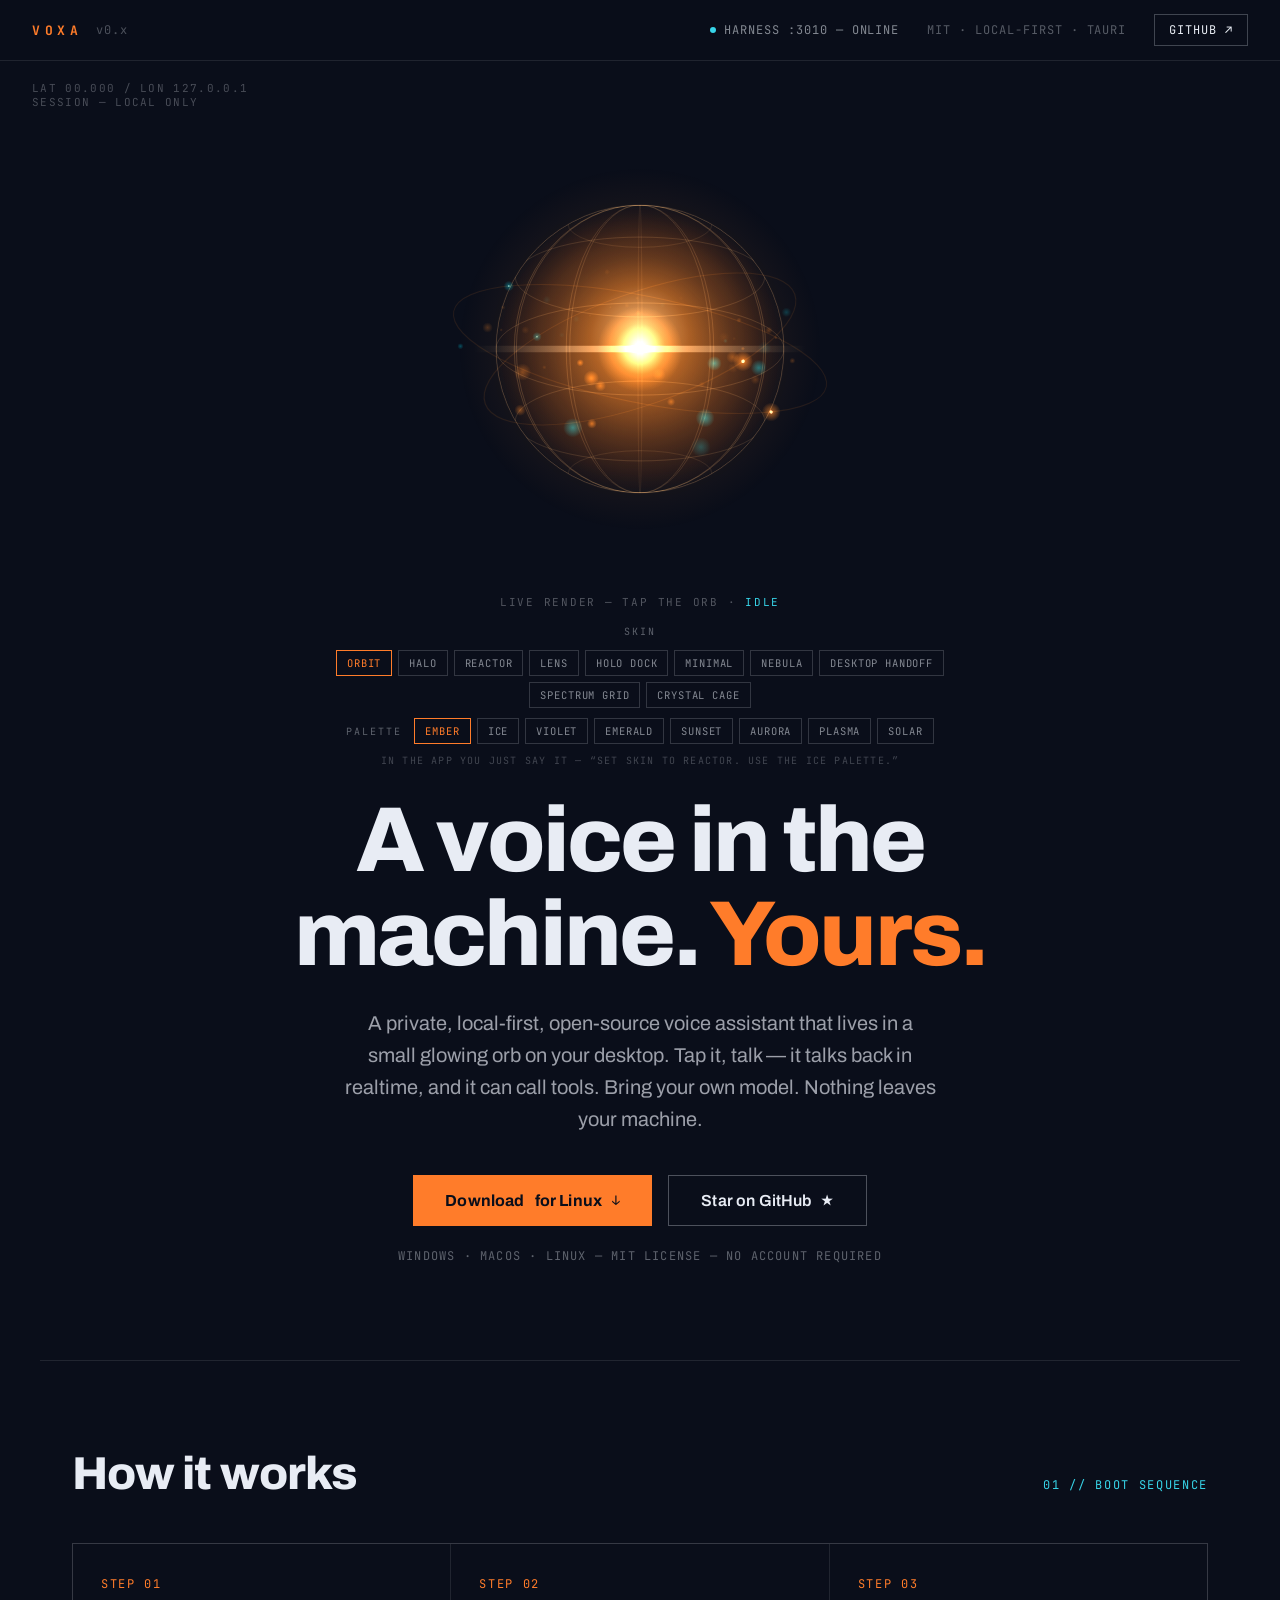
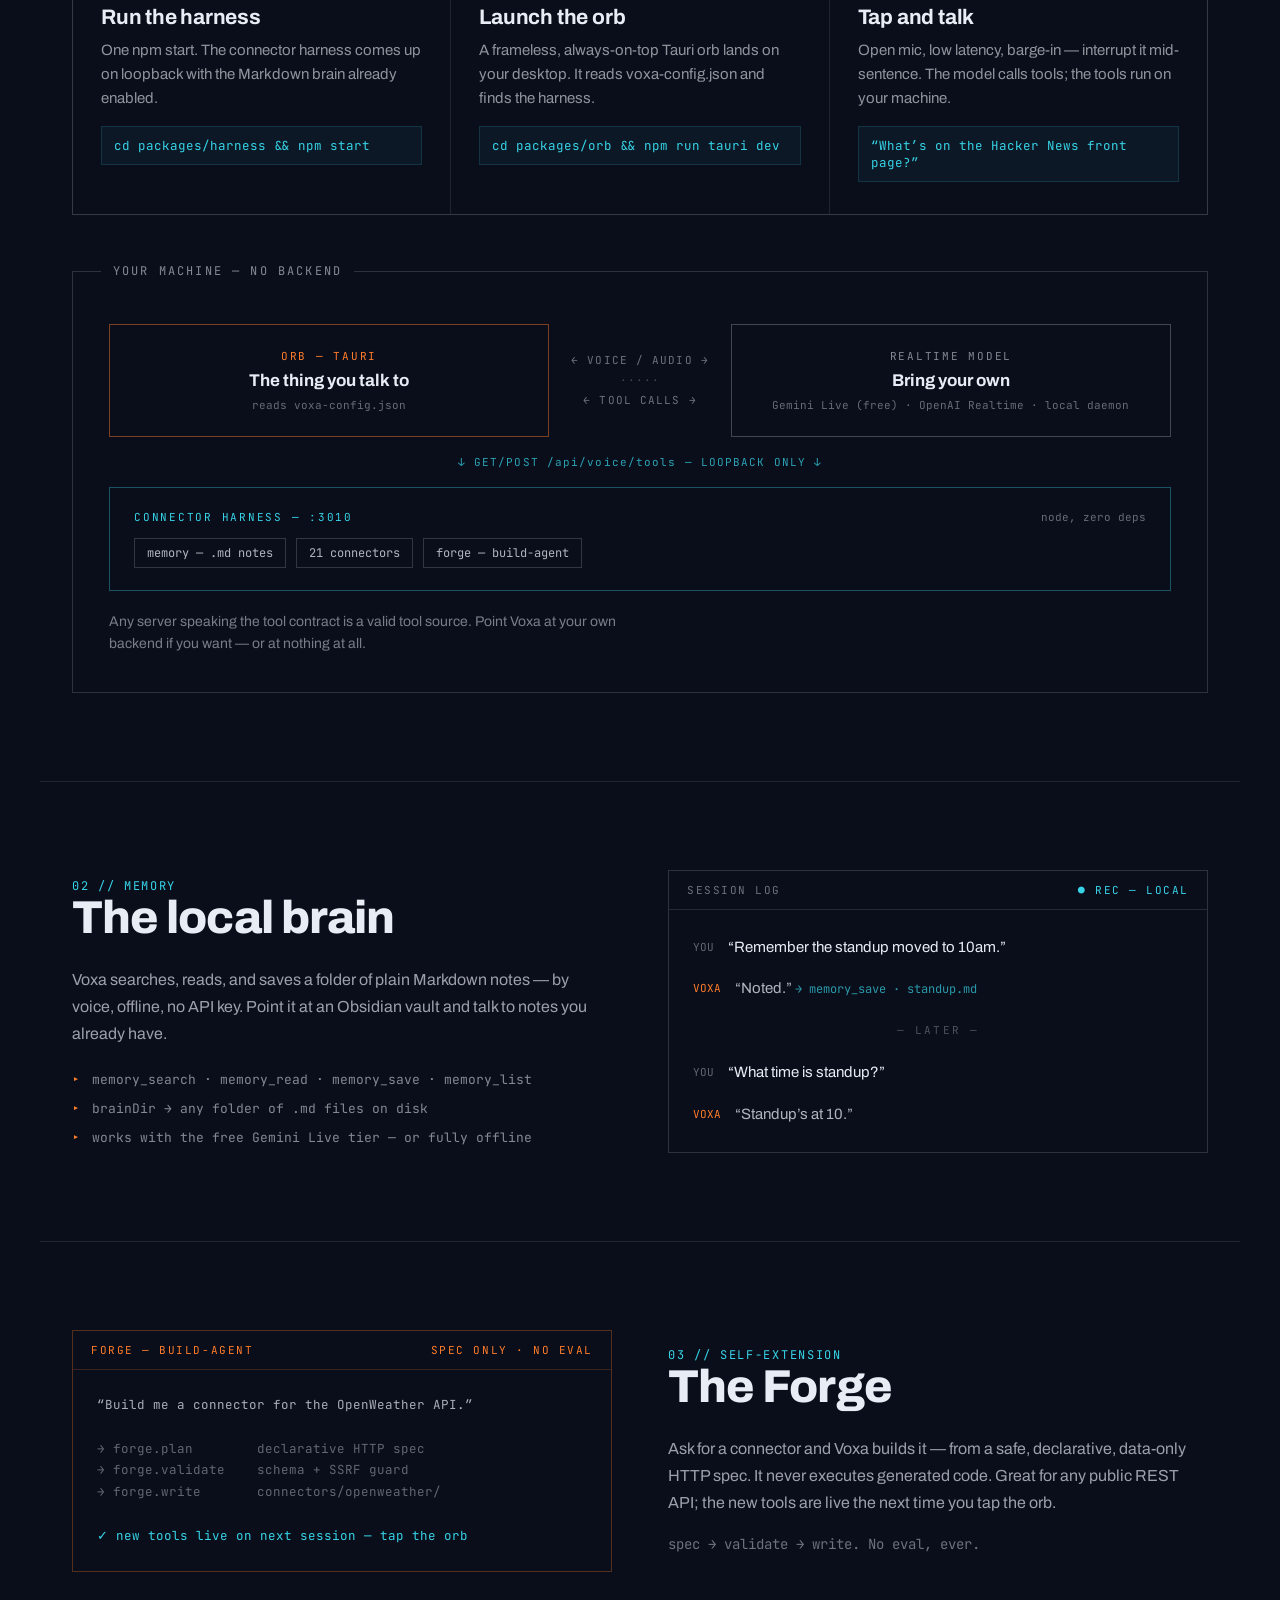
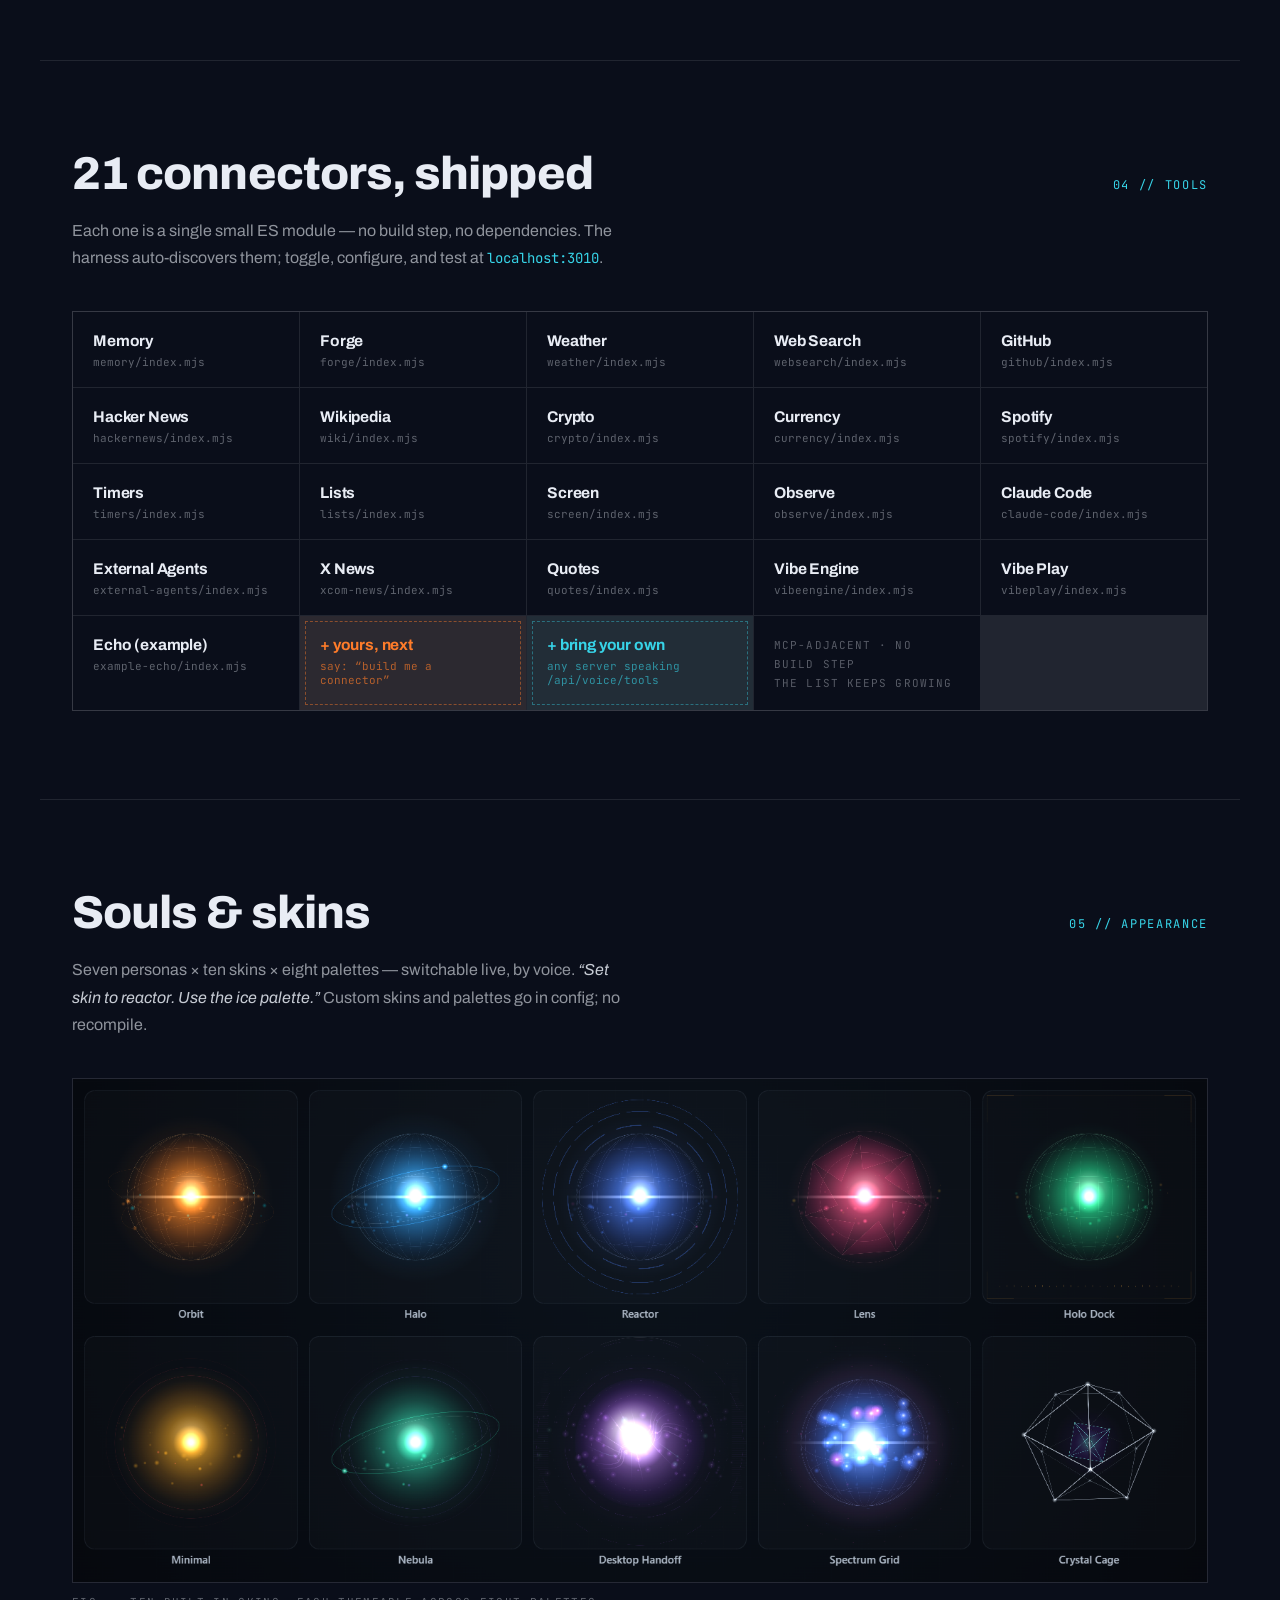
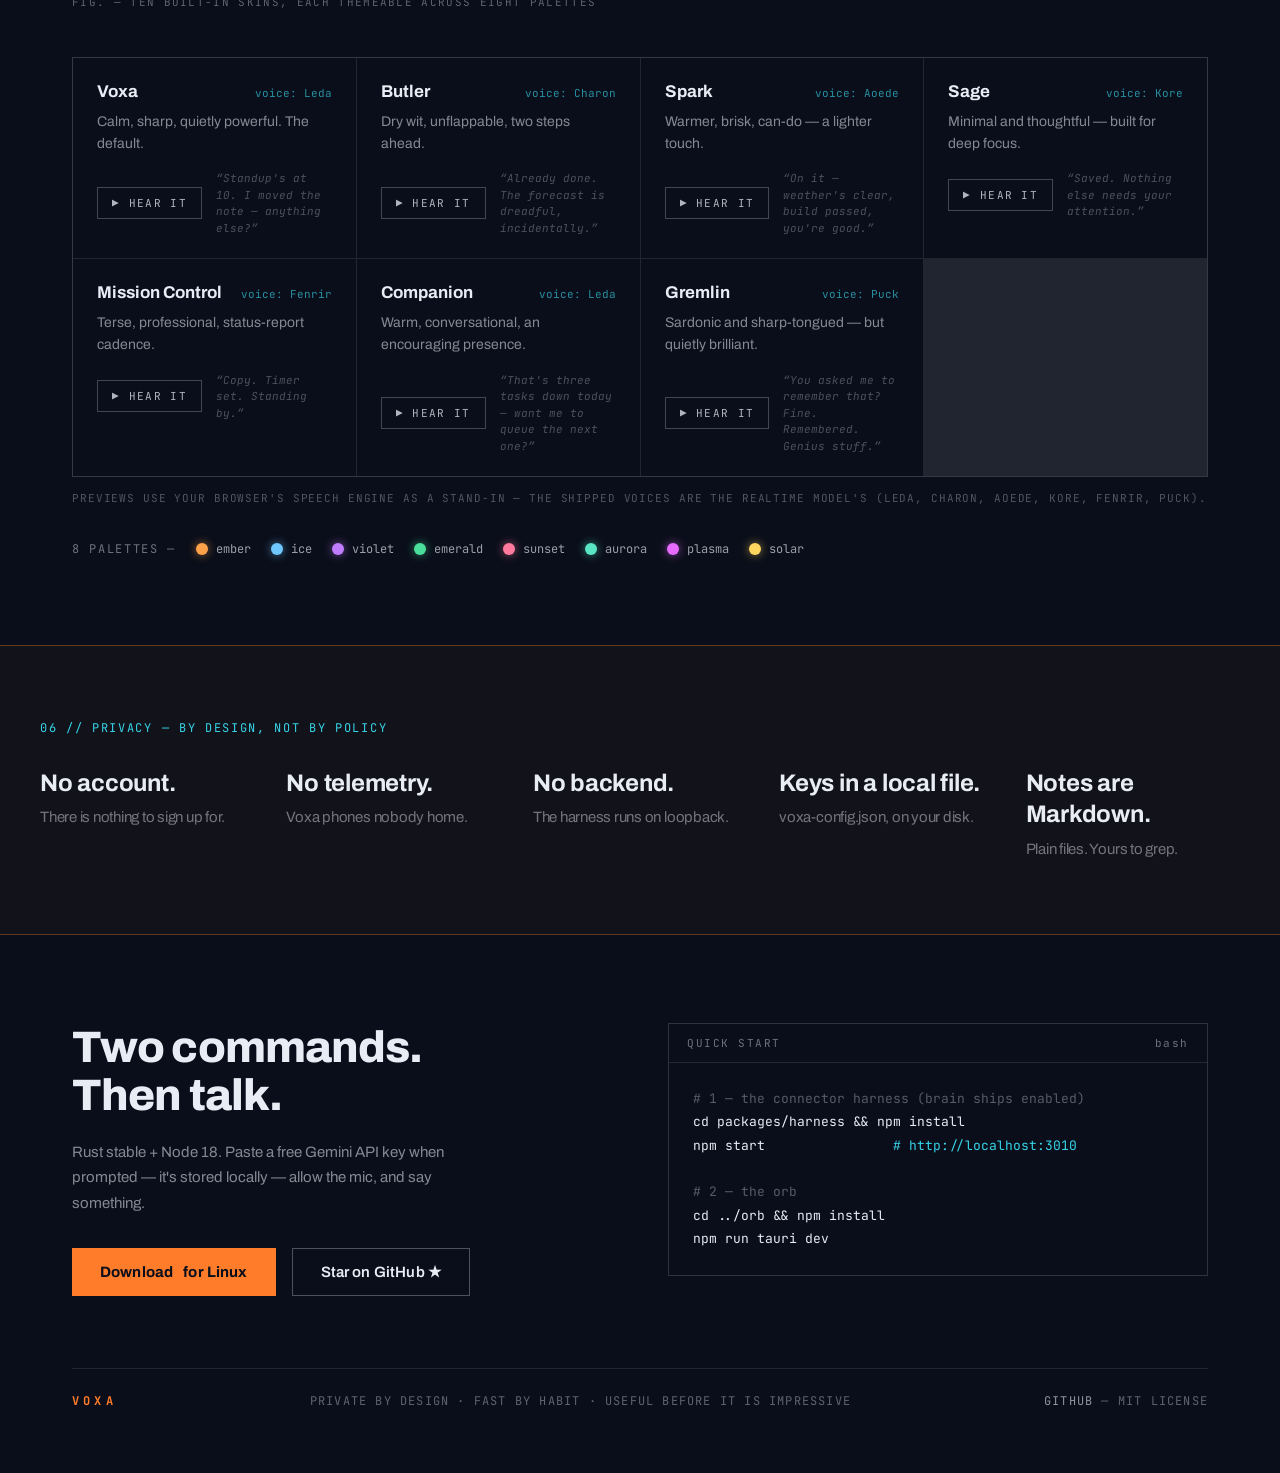
==== commit 4519dc85: "Redesign the favicon as the ember orb with its orbital ring Replace the flat first-pass icon with a " ====
--- a/index.html
+++ b/index.html
@@ -11,6 +11,8 @@
   <meta property="og:image" content="assets/hero.png">
   <meta name="theme-color" content="#0A0E1A">
   <link rel="icon" type="image/svg+xml" href="assets/favicon.svg">
+  <link rel="icon" type="image/png" sizes="32x32" href="assets/favicon-32.png">
+  <link rel="apple-touch-icon" href="assets/apple-touch-icon.png">
   <link rel="preconnect" href="https://fonts.googleapis.com">
   <link rel="preconnect" href="https://fonts.gstatic.com" crossorigin="anonymous">
   <link href="https://fonts.googleapis.com/css2?family=Archivo:wght@400;500;600;700;800&family=JetBrains+Mono:wght@400;500;700&display=swap" rel="stylesheet">
